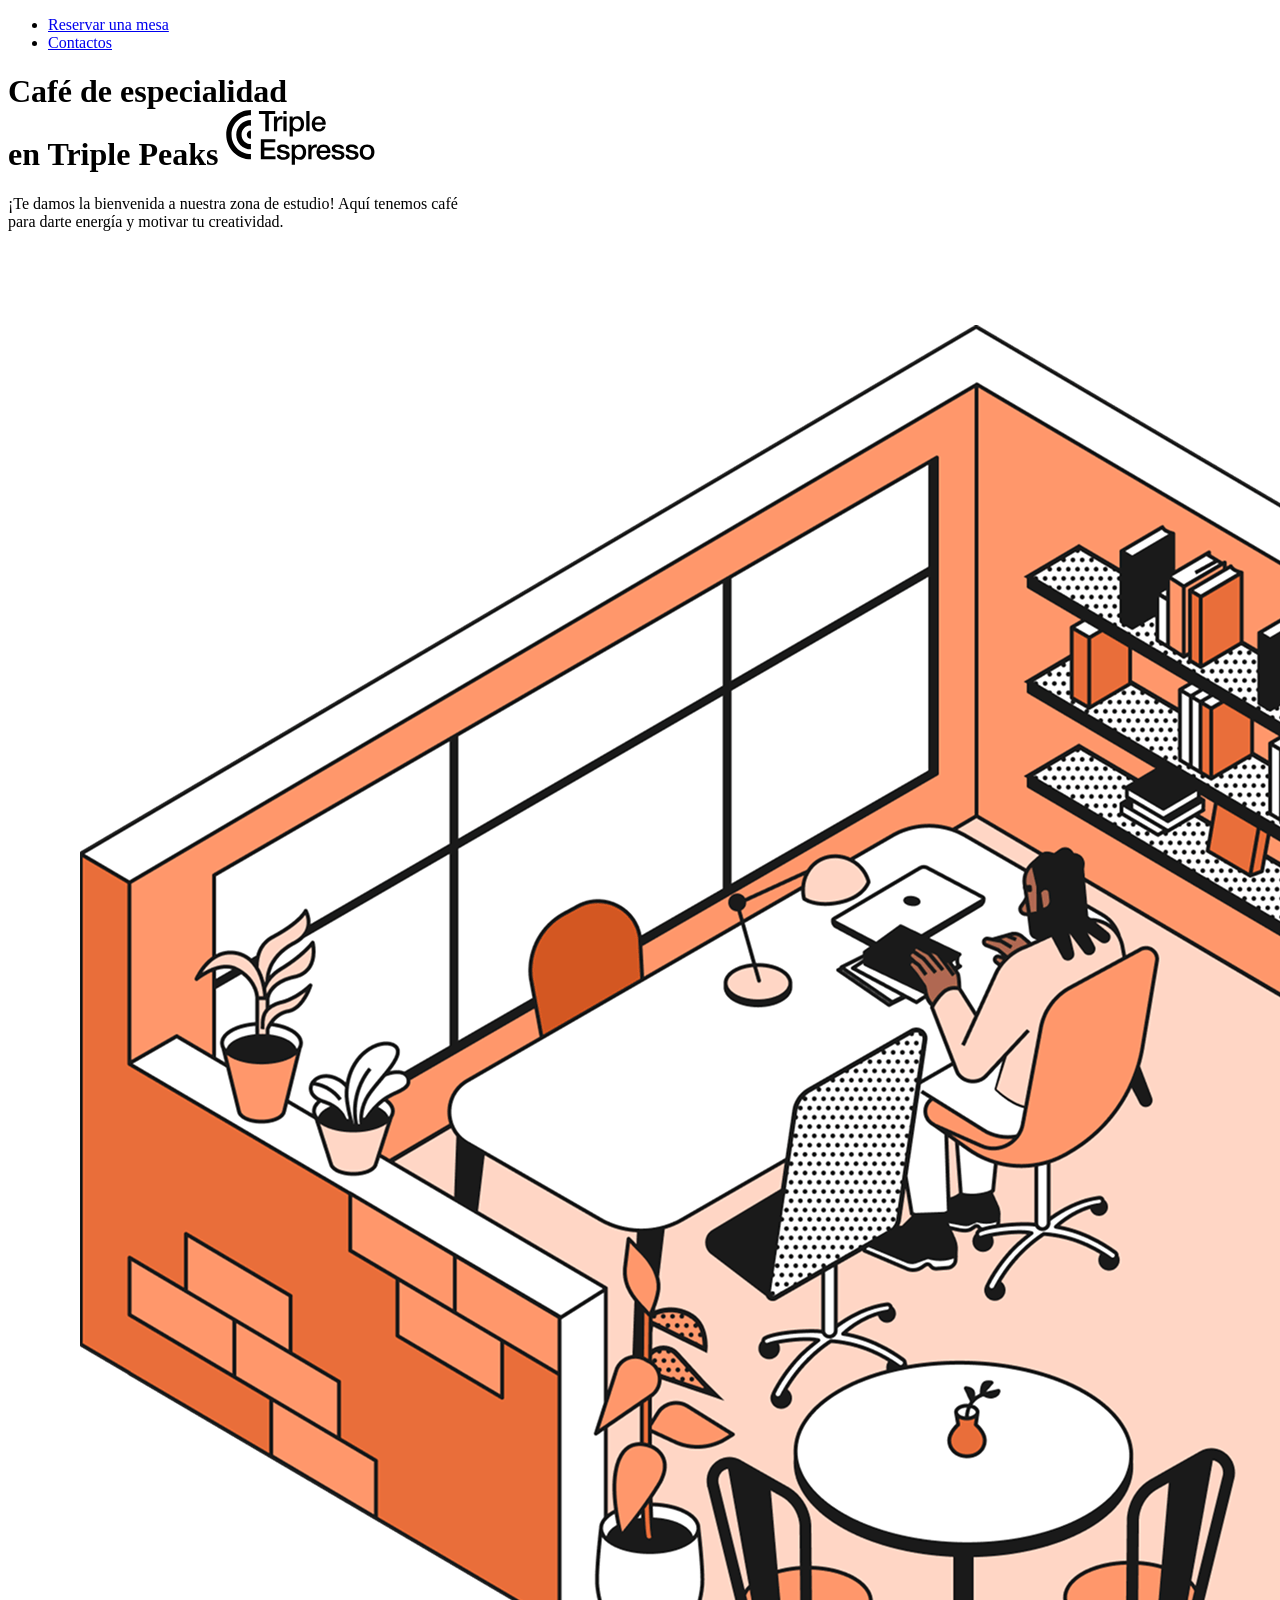
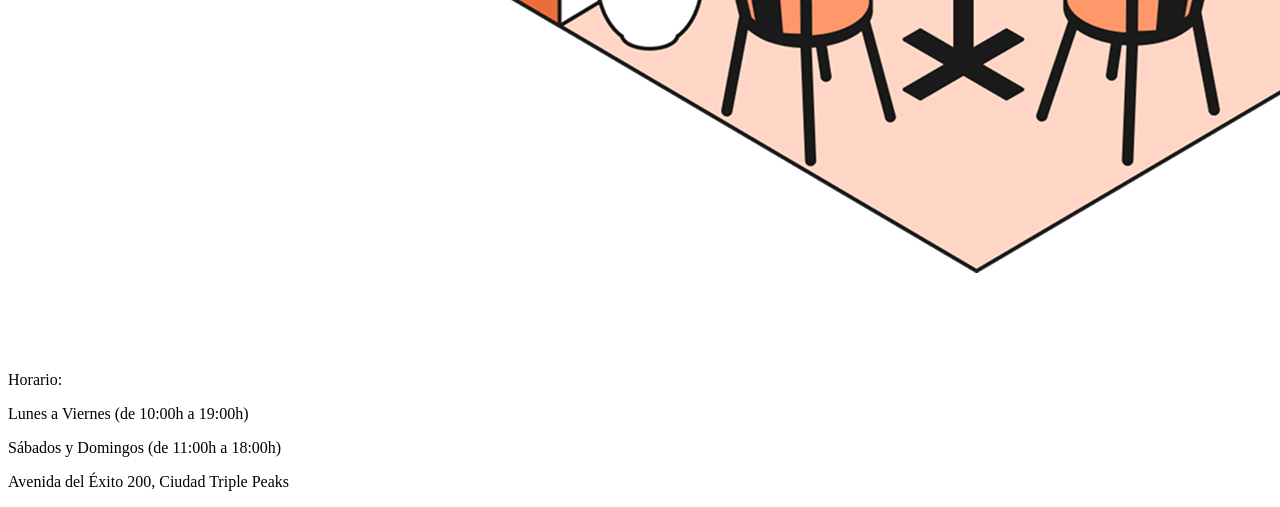
==== Index/index.html @ 384eb3b8 "relative route changed on Images,index style" ====
<!doctype html>
<html lang="es">
  <head>
    <meta charset="UTF-8" />
    <meta name="viewport" content="width=device-width, initial-scale=1.0" />
    <title>Code & Coffee</title>
    <link rel="preconnect" href="https://fonts.googleapis.com" />
    <link rel="preconnect" href="https://fonts.gstatic.com" crossorigin />
    <link
      href="https://fonts.googleapis.com/css2?family=Inter:ital,opsz,wght@0,14..32,100..900;1,14..32,100..900&family=Noto+Serif:ital,wght@0,100..900;1,100..900&display=swap"
      rel="stylesheet"
    />
    <link rel="stylesheet" href="normalize.css" />
    <link rel="stylesheet" href="style.css" />
    <link rel="icon" href="favicon.ico" type="image/x-icon" />
  </head>
  <body>
    <header class="header">
      <nav class="nav">
        <ul class="nav-links">
          <li>
            <a href="#Reservar una mesa" class="nav-link">Reservar una mesa</a>
          </li>
          <li><a href="#Contactos" class="nav-link">Contactos</a></li>
        </ul>
      </nav>
      <h1 class="header-title">
        <span class="span-accent">Café de especialidad</span><br />
        <span class="title-main">en Triple Peaks</span>
        <img
          class="logo"
          src="../Images/logo_coffeeshop_dark.svg"
          alt="Code & Coffee"
        />
      </h1>
      <p class="header-description">
        ¡Te damos la bienvenida a nuestra zona de estudio! Aquí tenemos café
        <br />
        para darte energía y motivar tu creatividad.
      </p>

      <img
        class="header-image"
        src="../Images/inside_coffee_shop.png"
        alt="interior de cafeteria Triple peak"
      />
      <div class="header-info">
        <div class="header-hours">
          <p class="info-text">Horario:</p>
          <p class="info-text">Lunes a Viernes (de 10:00h a 19:00h)</p>
          <p class="info-text">Sábados y Domingos (de 11:00h a 18:00h)</p>
        </div>

        <p class="info-text header-address">
          Avenida del Éxito 200, Ciudad Triple Peaks
        </p>
      </div>
    </header>
    <main class="content"></main>
    <footer class="footer"></footer>
  </body>
</html>
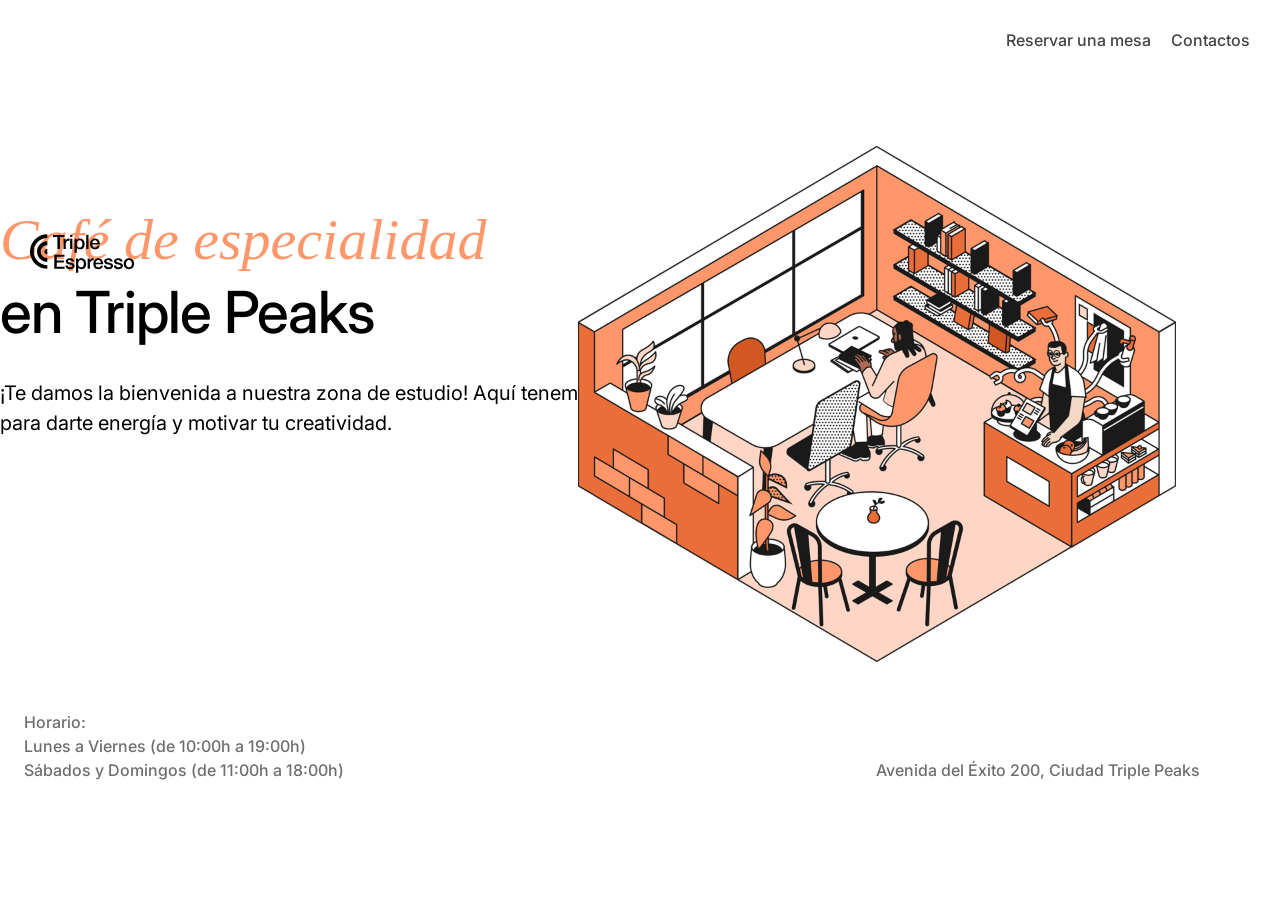
==== commit 45f35475: "modified route of styles" ====
--- a/Index/index.html
+++ b/Index/index.html
@@ -10,8 +10,8 @@
       href="https://fonts.googleapis.com/css2?family=Inter:ital,opsz,wght@0,14..32,100..900;1,14..32,100..900&family=Noto+Serif:ital,wght@0,100..900;1,100..900&display=swap"
       rel="stylesheet"
     />
-    <link rel="stylesheet" href="normalize.css" />
-    <link rel="stylesheet" href="style.css" />
+    <link rel="stylesheet" href="../Styles/normalize.css" />
+    <link rel="stylesheet" href="../Styles/style.css" />
     <link rel="icon" href="favicon.ico" type="image/x-icon" />
   </head>
   <body>
--- a/Styles/style.css
+++ b/Styles/style.css
@@ -0,0 +1,152 @@
+body {
+  min-width: 1100px;
+  max-width: 1600px;
+  margin: 0 auto;
+  font-family: "Inter", "Arial", sans-serif;
+  font-size: 16px;
+  line-height: 20px;
+}
+.header {
+  background-color: #ffffff;
+  background-image: url "../Images/background_header.svg";
+  background-repeat: no-repeat;
+  background-position: center;
+  background-size: cover;
+  position: relative;
+  min-height: 820px;
+}
+
+.nav {
+  position: absolute;
+  top: 30px;
+  right: 30px;
+  display: flex;
+  gap: 20px;
+  margin: 0px;
+  padding: 0px;
+}
+
+.nav-links {
+  display: flex;
+  list-style: none;
+  justify-content: space-between;
+  gap: 20px;
+  margin: 0px;
+  padding: 0px;
+  font-family: "Inter", Arial, sans-serif;
+  font-style: normal;
+  font-weight: 500;
+  font-size: 16px;
+  line-height: 20px;
+  text-decoration: none;
+  color: #444444;
+}
+
+.nav-link {
+  text-decoration: none;
+  color: #444444;
+}
+
+.nav-link:hover {
+  color: #ff976b;
+}
+
+.span-accent {
+  color: #ff976b;
+  font-family: "Times New Roman", serif;
+  font-style: italic;
+  font-weight: normal;
+  font-size: 58px;
+  line-height: 72px;
+  margin-top: 183px;
+}
+
+.title-main {
+  color: #000000;
+  font-family: "Inter" sans-serif;
+  font-style: normal;
+  font-weight: 500;
+  font-size: 58px;
+  line-height: 72px;
+  letter-spacing: -1px;
+}
+
+.header-title {
+  max-width: 709px;
+  position: absolute;
+  top: 183px;
+  left: 80px;
+  margin-left: -80px;
+  max-height: 800px;
+}
+
+.header-description {
+  font-family: "Inter", "Arial", sans-serif;
+  font-style: normal;
+  font-weight: normal;
+  font-size: 20px;
+  line-height: 30px;
+  max-width: 683px;
+  margin-top: 28px;
+  position: absolute;
+  top: 350px;
+  left: 80px;
+  margin-left: -80px;
+  max-height: -500px;
+}
+
+.header-image {
+  position: absolute;
+  right: 80px;
+  width: 646px;
+  height: 568px;
+  top: 120px;
+  display: flex;
+}
+
+.header-info {
+  position: absolute;
+  bottom: 40px;
+  left: 80px;
+  right: 80px;
+  display: flex;
+  justify-content: space-between;
+  align-items: flex-end;
+  font-family: "Inter";
+  font-style: normal;
+  font-weight: 500;
+  font-size: 16px;
+  line-height: 20px;
+  color: #6f6f6f;
+}
+
+.header-hours {
+  display: flex;
+  flex-direction: column;
+  max-width: 500px;
+  gap: 4px;
+  margin-left: -5%;
+}
+
+.info-text {
+  font-family: "Inter", "Arial", sans-serif;
+  font-style: normal;
+  font-weight: 500;
+  font-size: 16px;
+  line-height: 20px;
+  color: #6f6f6f;
+  margin: 0px;
+}
+
+.header-address {
+  text-align: right;
+  bottom: 40px;
+}
+
+.logo {
+  position: absolute;
+  left: 30px;
+  top: 30px;
+  width: 105px;
+  height: 39px;
+}
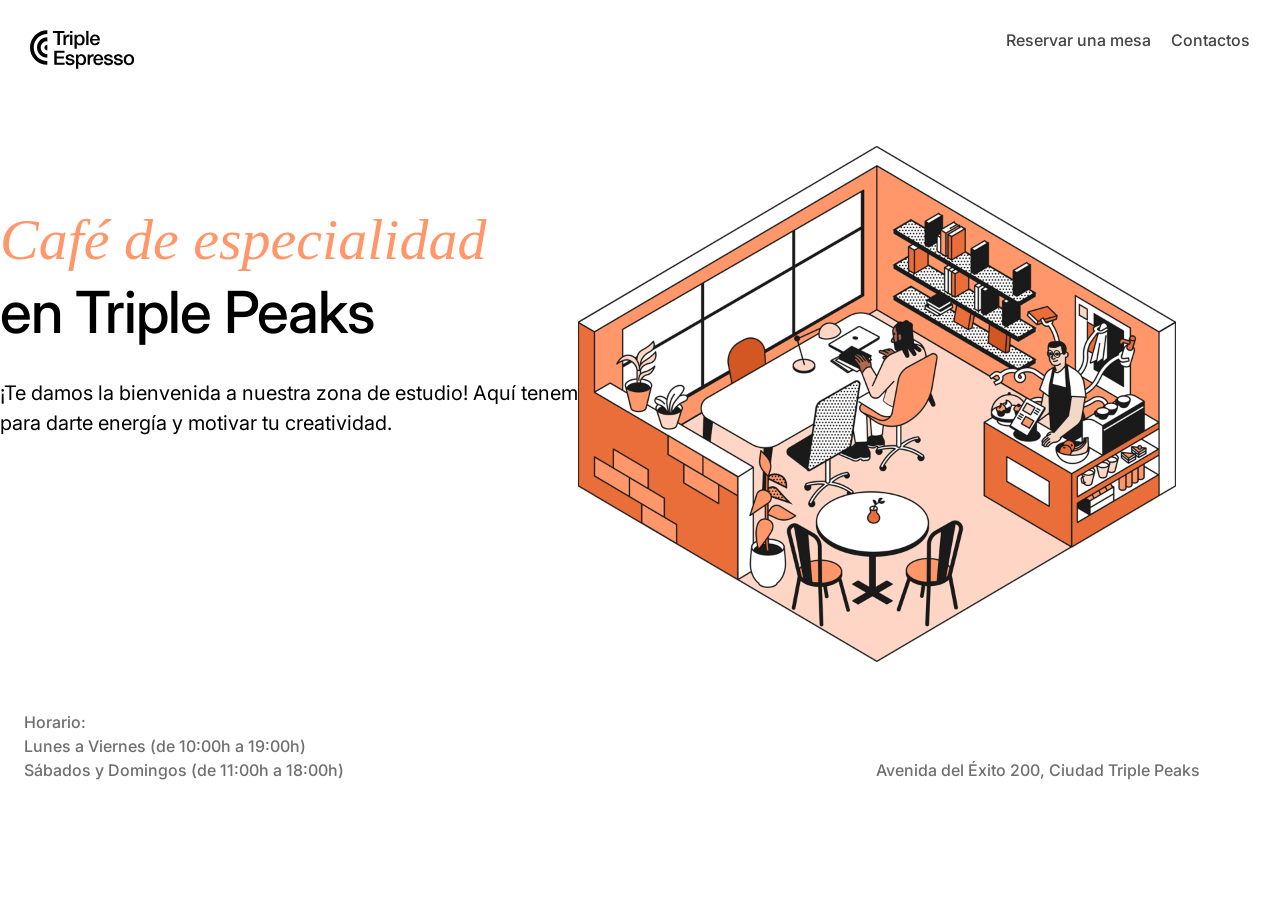
==== commit 93c0a757: "fixed logo position" ====
--- a/Index/index.html
+++ b/Index/index.html
@@ -16,6 +16,11 @@
   </head>
   <body>
     <header class="header">
+      <img
+        class="logo"
+        src="../Images/logo_coffeeshop_dark.svg"
+        alt="Code & Coffee"
+      />
       <nav class="nav">
         <ul class="nav-links">
           <li>
@@ -27,11 +32,6 @@
       <h1 class="header-title">
         <span class="span-accent">Café de especialidad</span><br />
         <span class="title-main">en Triple Peaks</span>
-        <img
-          class="logo"
-          src="../Images/logo_coffeeshop_dark.svg"
-          alt="Code & Coffee"
-        />
       </h1>
       <p class="header-description">
         ¡Te damos la bienvenida a nuestra zona de estudio! Aquí tenemos café
--- a/Styles/style.css
+++ b/Styles/style.css
@@ -145,6 +145,9 @@
 
 .logo {
   position: absolute;
+  display: flex;
+  flex-direction: row;
+  justify-content: flex-start;
   left: 30px;
   top: 30px;
   width: 105px;
